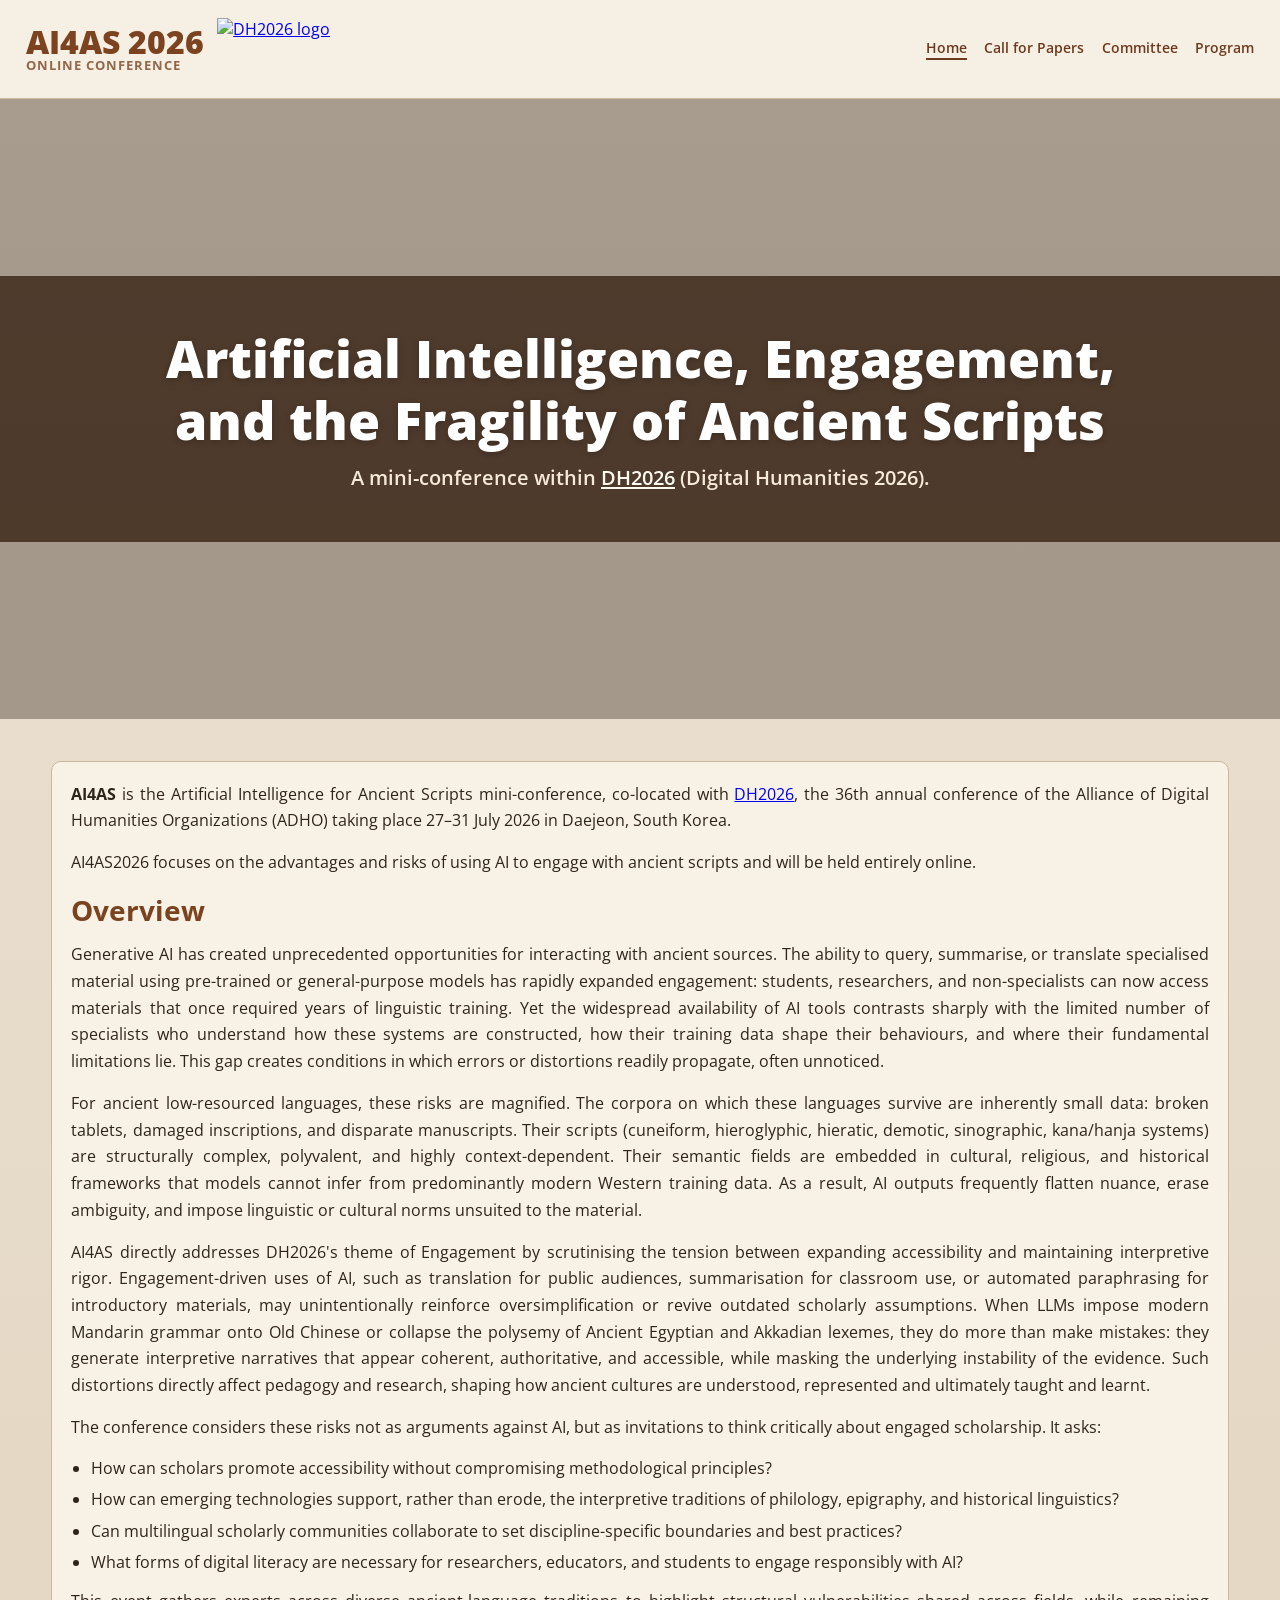
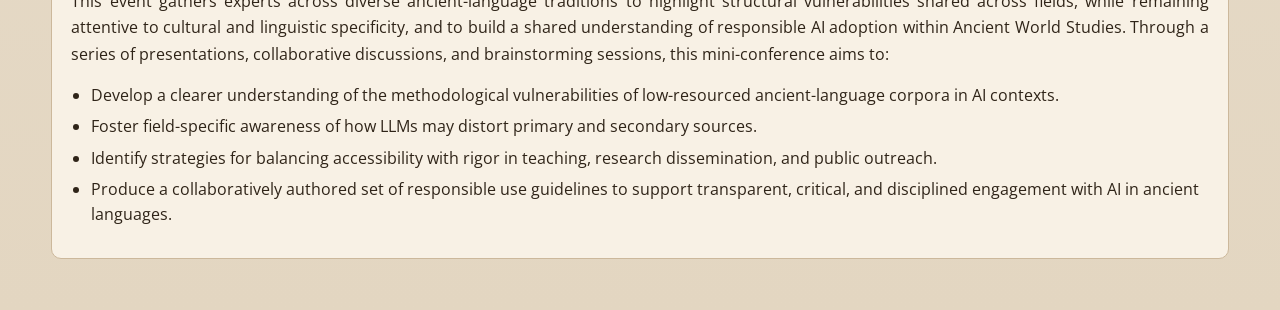
==== index.html @ 1b62c623 "Update index.html" ====
<!doctype html>
<html lang="en">
  <head>
    <meta charset="UTF-8" />
    <meta name="viewport" content="width=device-width, initial-scale=1.0" />
    <title>Home | AI4AS 2026</title>
    <link rel="preconnect" href="https://fonts.googleapis.com" />
    <link rel="preconnect" href="https://fonts.gstatic.com" crossorigin />
    <link
      href="https://fonts.googleapis.com/css2?family=Open+Sans:wght@400;600;700;800&display=swap"
      rel="stylesheet"
    />
    <link rel="stylesheet" href="styles.css" />
  </head>
  <body>
    <header class="topbar">
      <div class="topbar-inner">
        <div class="brand-group">
          <a class="brand" href="index.html">
            <span class="brand-main">AI4AS 2026</span>
            <span class="brand-sub">Online Conference</span>
          </a>
          <a
            class="dh2026-logo-link"
            href="https://dh2026.adho.org/"
            target="_blank"
            rel="noopener noreferrer"
          >
            <img
              class="dh2026-logo"
              src="https://dh2026.adho.org/wp-content/uploads/2025/07/DH2026_logo_H_color.png"
              alt="DH2026 logo"
            />
          </a>
        </div>

        <nav class="menu" aria-label="Main navigation">
          <a class="active" href="index.html">Home</a>
          <a href="call-for-papers.html">Call for Papers</a>
          <a href="committee.html">Committee</a>
          <a href="program.html">Program</a>
        </nav>
      </div>
    </header>

    <section class="hero" aria-label="Conference intro">
      <div class="hero-band">
        <h1>Artificial Intelligence, Engagement, and the Fragility of Ancient Scripts</h1>
        <p class="hero-subtitle">
          A mini-conference within
          <a href="https://dh2026.adho.org/" target="_blank" rel="noopener noreferrer">DH2026</a>
          (Digital Humanities 2026).
        </p>
      </div>
    </section>

    <main>
      <section class="intro panel cfp home-overview" aria-labelledby="home-overview-title">
        <p>
          <b>AI4AS</b> is the Artificial Intelligence for Ancient Scripts mini-conference, co-located with <a href="https://dh2026.adho.org/">DH2026</a>, the 36th annual conference of the Alliance of Digital Humanities Organizations (ADHO) taking place 27–31 July 2026 in Daejeon, South Korea.
        </p>
        <p>
          AI4AS2026 focuses on the advantages and risks of using AI to engage with ancient scripts and will be held entirely online.
        </p>
        
        <h2 id="home-overview-title">Overview</h2>
        <p>
          Generative AI has created unprecedented opportunities for interacting with ancient
          sources. The ability to query, summarise, or translate specialised material using
          pre-trained or general-purpose models has rapidly expanded engagement: students,
          researchers, and non-specialists can now access materials that once required years of
          linguistic training. Yet the widespread availability of AI tools contrasts sharply with
          the limited number of specialists who understand how these systems are constructed, how
          their training data shape their behaviours, and where their fundamental limitations lie.
          This gap creates conditions in which errors or distortions readily propagate, often
          unnoticed.
        </p>
        <p>
          For ancient low-resourced languages, these risks are magnified. The corpora on which
          these languages survive are inherently small data: broken tablets, damaged inscriptions,
          and disparate manuscripts. Their scripts (cuneiform, hieroglyphic, hieratic, demotic,
          sinographic, kana/hanja systems) are structurally complex, polyvalent, and highly
          context-dependent. Their semantic fields are embedded in cultural, religious, and
          historical frameworks that models cannot infer from predominantly modern Western training
          data. As a result, AI outputs frequently flatten nuance, erase ambiguity, and impose
          linguistic or cultural norms unsuited to the material.
        </p>
        <p>
          AI4AS directly addresses DH2026's theme of Engagement by scrutinising the tension between
          expanding accessibility and maintaining interpretive rigor. Engagement-driven uses of AI,
          such as translation for public audiences, summarisation for classroom use, or automated
          paraphrasing for introductory materials, may unintentionally reinforce oversimplification
          or revive outdated scholarly assumptions. When LLMs impose modern Mandarin grammar onto
          Old Chinese or collapse the polysemy of Ancient Egyptian and Akkadian lexemes, they do
          more than make mistakes: they generate interpretive narratives that appear coherent,
          authoritative, and accessible, while masking the underlying instability of the evidence.
          Such distortions directly affect pedagogy and research, shaping how ancient cultures are
          understood, represented and ultimately taught and learnt.
        </p>
        <p>
          The conference considers these risks not as arguments against AI, but as invitations to
          think critically about engaged scholarship. It asks:
        </p>
        <ul>
          <li>How can scholars promote accessibility without compromising methodological principles?</li>
          <li>
            How can emerging technologies support, rather than erode, the interpretive traditions
            of philology, epigraphy, and historical linguistics?
          </li>
          <li>
            Can multilingual scholarly communities collaborate to set discipline-specific boundaries
            and best practices?
          </li>
          <li>
            What forms of digital literacy are necessary for researchers, educators, and students
            to engage responsibly with AI?
          </li>
        </ul>
        <p>
          This event gathers experts across diverse ancient-language traditions to highlight
          structural vulnerabilities shared across fields, while remaining attentive to cultural and
          linguistic specificity, and to build a shared understanding of responsible AI adoption
          within Ancient World Studies. Through a series of presentations, collaborative
          discussions, and brainstorming sessions, this mini-conference aims to:
        </p>
        <ul>
          <li>
            Develop a clearer understanding of the methodological vulnerabilities of low-resourced
            ancient-language corpora in AI contexts.
          </li>
          <li>Foster field-specific awareness of how LLMs may distort primary and secondary sources.</li>
          <li>
            Identify strategies for balancing accessibility with rigor in teaching, research
            dissemination, and public outreach.
          </li>
          <li>
            Produce a collaboratively authored set of responsible use guidelines to support
            transparent, critical, and disciplined engagement with AI in ancient languages.
          </li>
        </ul>
      </section>
    </main>
  </body>
</html>
---- styles.css ----
:root {
  --page-bg: #e9dfcf;
  --surface: #f8f1e5;
  --ink: #2f2418;
  --link: #6c3b1f;
  --line: #ccb89b;
  --band: rgba(57, 35, 21, 0.8);
}

* {
  box-sizing: border-box;
}

html {
  scroll-behavior: smooth;
}

body {
  margin: 0;
  background: linear-gradient(180deg, #efe5d4 0%, var(--page-bg) 28%, #e3d6c1 100%);
  color: var(--ink);
  font-family: "Open Sans", sans-serif;
}

.topbar {
  background: #f6efe4;
  border-bottom: 1px solid var(--line);
}

.topbar-inner {
  width: min(1280px, 96vw);
  margin: 0 auto;
  min-height: 98px;
  display: flex;
  align-items: center;
  justify-content: space-between;
  gap: 0.9rem;
}

.brand-group {
  display: inline-flex;
  align-items: center;
  gap: 0.85rem;
}

.brand {
  text-decoration: none;
  display: inline-flex;
  flex-direction: column;
  line-height: 1.05;
}

.brand-main {
  font-size: 2rem;
  font-weight: 800;
  color: #7c4320;
}

.brand-sub {
  font-size: 0.82rem;
  font-weight: 700;
  color: #92684a;
  text-transform: uppercase;
  letter-spacing: 0.08em;
}

.dh2026-logo-link {
  display: inline-flex;
  align-items: center;
  flex: 0 0 auto;
}

.dh2026-logo {
  height: 62px;
  width: auto;
  display: block;
}

.menu {
  display: flex;
  flex-wrap: wrap;
  justify-content: flex-end;
  gap: 1.1rem;
}

.menu a {
  color: var(--link);
  text-decoration: none;
  font-size: 0.9rem;
  font-weight: 600;
  border-bottom: 2px solid transparent;
  padding-bottom: 0.12rem;
}

.menu a.active {
  border-bottom-color: var(--link);
}

.hero {
  min-height: clamp(430px, 52vw, 620px);
  background-image: linear-gradient(rgba(40, 27, 16, 0.36), rgba(40, 27, 16, 0.36)),
    url("https://images.unsplash.com/photo-1455390582262-044cdead277a?auto=format&fit=crop&w=2100&q=80");
  background-size: cover;
  background-position: center 45%;
  display: grid;
  align-items: center;
}

.hero-band {
  background: var(--band);
  padding: clamp(2rem, 4vw, 3.3rem) 1rem;
}

.hero-band h1 {
  margin: 0 auto;
  width: min(1200px, 92vw);
  color: #fff;
  text-align: center;
  text-wrap: balance;
  font-size: clamp(2rem, 4.1vw, 4.4rem);
  line-height: 1.17;
  font-weight: 800;
  text-shadow: 0 2px 6px rgba(0, 0, 0, 0.22);
}

.hero-subtitle {
  margin: 0.8rem auto 0;
  width: min(1200px, 92vw);
  text-align: center;
  color: #f8ead8;
  font-size: clamp(1rem, 1.6vw, 1.45rem);
  font-weight: 600;
}

.hero-subtitle a {
  color: #fffaf0;
}

main {
  width: min(1280px, 92vw);
  margin: 2.6rem auto 3.2rem;
  display: grid;
  gap: 1.15rem;
}

.panel {
  background: var(--surface);
  border: 1px solid var(--line);
  border-radius: 10px;
  padding: 1.2rem;
}

h2 {
  margin: 0 0 0.75rem;
  font-size: clamp(1.35rem, 2.2vw, 2.4rem);
  color: #7a4320;
}

.intro p {
  margin: 0;
  max-width: 90ch;
  line-height: 1.58;
  font-size: 1.03rem;
}

.cfp p {
  margin: 0 0 0.95rem;
  line-height: 1.62;
}

.home-overview p {
  max-width: none;
  text-align: justify;
}

.cfp h3 {
  margin: 1.3rem 0 0.55rem;
  font-size: 1.18rem;
  color: #6d3a1f;
}

.cfp ul,
.cfp ol {
  margin: 0 0 0.8rem;
  padding-left: 1.25rem;
}

.cfp li {
  margin-bottom: 0.45rem;
  line-height: 1.52;
}

.references {
  font-size: 0.92rem;
  color: #4c3a2a;
}

.committee-intro {
  margin: 0 0 1rem;
  line-height: 1.55;
}

.committee-grid {
  display: grid;
  grid-template-columns: repeat(2, minmax(0, 1fr));
  gap: 0.9rem;
}

.member {
  border: 1px solid #d6c3a8;
  border-radius: 8px;
  padding: 0.9rem;
  background: #fdf8ef;
}

.member h3 {
  margin: 0 0 0.3rem;
  font-size: 1.1rem;
  color: #6e3d22;
}

.member-affiliation {
  margin: 0 0 0.45rem;
  font-size: 0.92rem;
  font-weight: 700;
  color: #76563d;
}

.member p {
  margin: 0 0 0.45rem;
  line-height: 1.5;
}

.member a {
  color: #6c3b1f;
}

.rows {
  display: grid;
  gap: 0.7rem;
}

.row {
  display: grid;
  grid-template-columns: minmax(180px, 1fr) minmax(160px, 1fr);
  gap: 0.75rem;
  align-items: center;
}

.label {
  font-size: 0.98rem;
  color: #4a3828;
}

.value {
  height: 2.2rem;
  border: 1px dashed #bda588;
  border-radius: 6px;
  background: #fffaf2;
}

.value-text {
  font-size: 0.95rem;
  color: #4a3828;
  line-height: 1.4;
}

.program-agenda {
  background: var(--surface);
  border-color: var(--line);
  padding: 2rem 2.25rem;
}

.program-agenda h2 {
  margin-bottom: 1.4rem;
}

.agenda-item {
  margin: 0;
  padding: 1.15rem 0;
}

.agenda-item + .agenda-item {
  border-top: 1px solid #d8c4a8;
}

.agenda-time {
  margin: 0 0 0.35rem;
  font-size: clamp(0.95rem, 1.2vw, 1.08rem);
  font-weight: 800;
  color: #2f2418;
}

.agenda-title {
  margin: 0;
  font-size: clamp(1.02rem, 1.35vw, 1.22rem);
  line-height: 1.34;
  color: #3f2d1d;
}

.agenda-tag {
  font-weight: 800;
  letter-spacing: 0.02em;
  color: #7a4320;
}

.agenda-detail {
  margin: 0.75rem 0 0;
  font-size: clamp(0.96rem, 1.15vw, 1.05rem);
  color: #4a3828;
  line-height: 1.42;
}

@media (max-width: 980px) {
  .topbar-inner {
    align-items: flex-start;
    padding: 1rem 0;
    min-height: auto;
    flex-direction: column;
  }

  .brand-group {
    gap: 0.7rem;
  }

  .dh2026-logo {
    height: 54px;
  }

  .menu {
    justify-content: flex-start;
    gap: 0.8rem 1rem;
  }
}

@media (max-width: 700px) {
  .brand-main {
    font-size: 1.52rem;
  }

  .menu a {
    font-size: 0.98rem;
  }

  .hero {
    min-height: 360px;
  }

  .row {
    grid-template-columns: 1fr;
  }

  .committee-grid {
    grid-template-columns: 1fr;
  }

  .program-agenda {
    padding: 1.2rem 1rem;
  }

  .agenda-detail {
    margin-top: 0.5rem;
  }
}
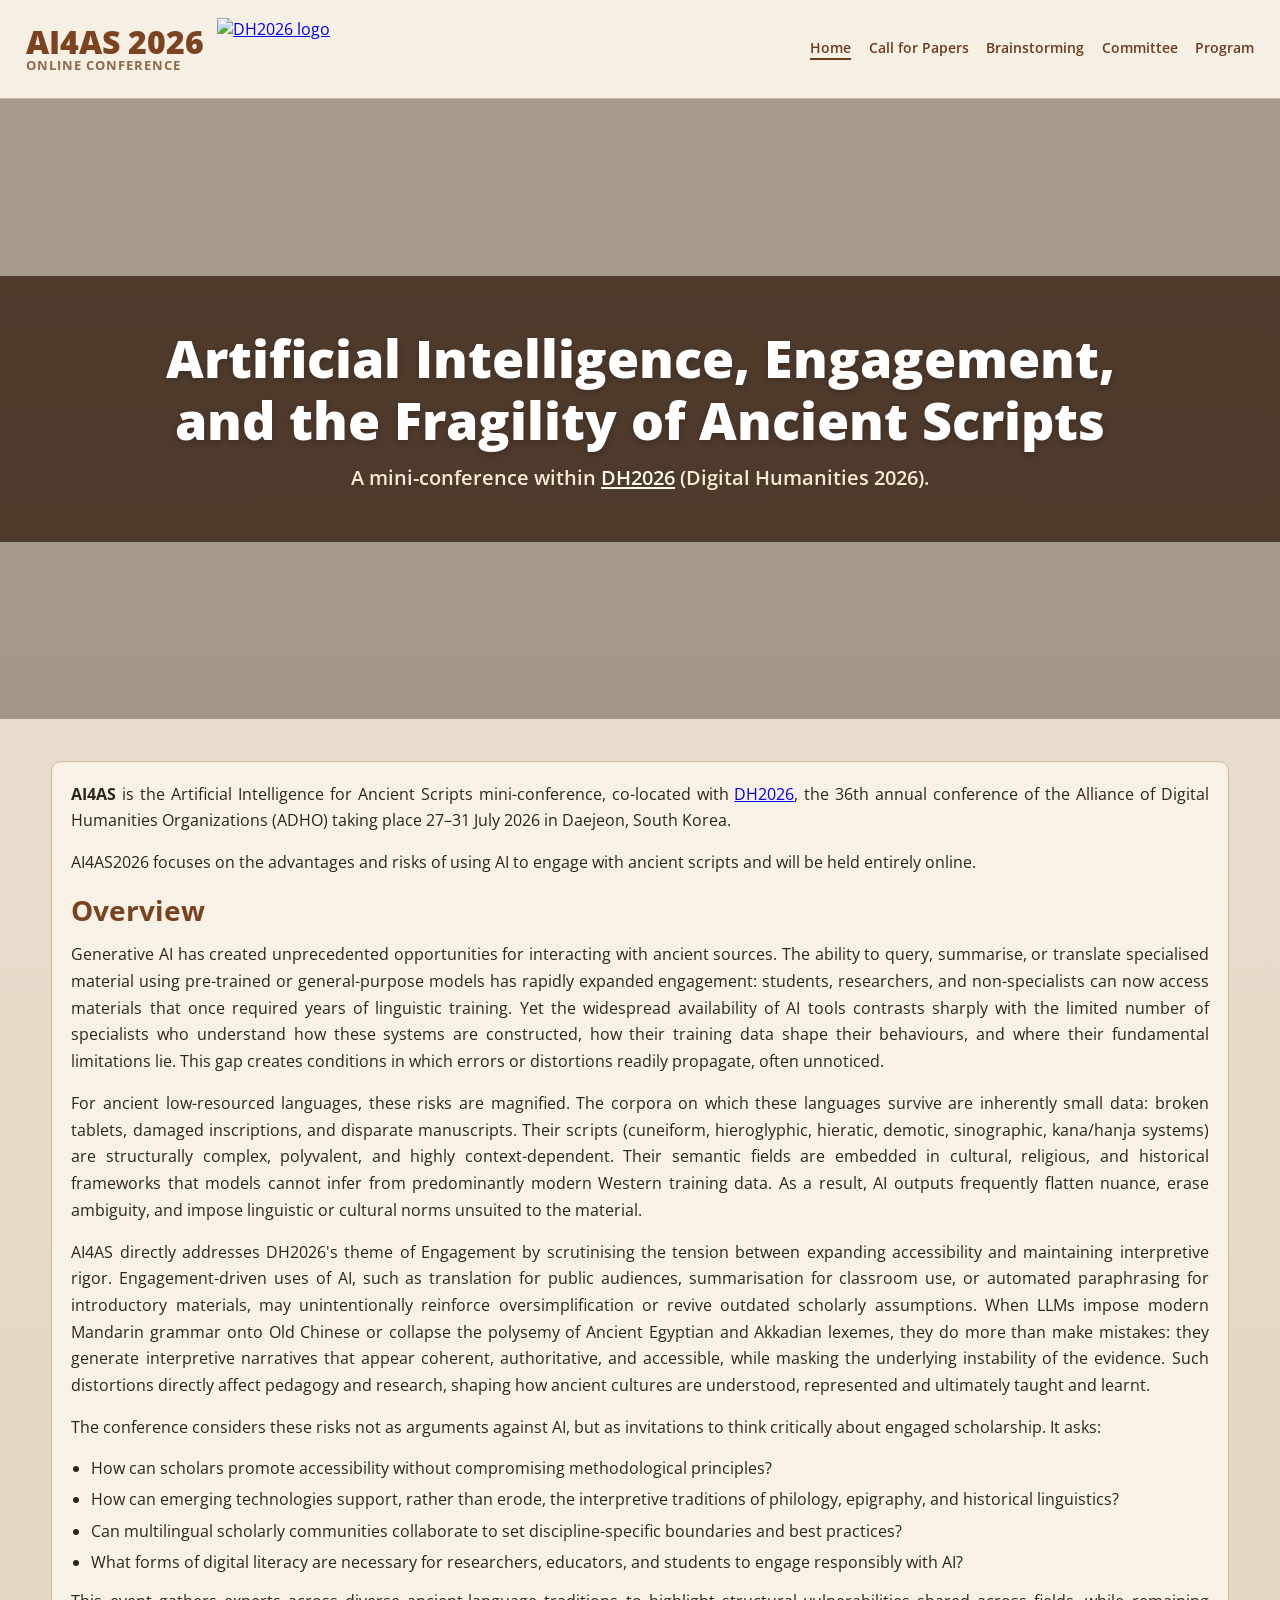
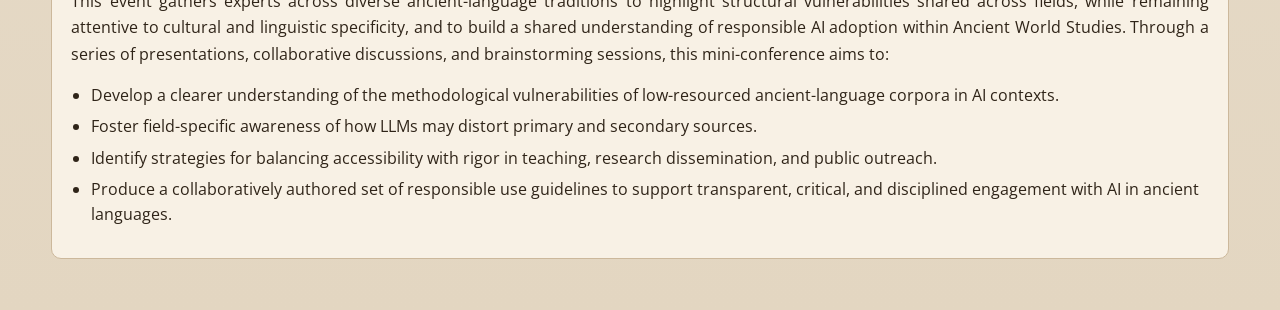
==== commit cf91500e: "updated" ====
--- a/index.html
+++ b/index.html
@@ -37,6 +37,7 @@
         <nav class="menu" aria-label="Main navigation">
           <a class="active" href="index.html">Home</a>
           <a href="call-for-papers.html">Call for Papers</a>
+          <a href="brainstorming.html">Brainstorming</a>
           <a href="committee.html">Committee</a>
           <a href="program.html">Program</a>
         </nav>
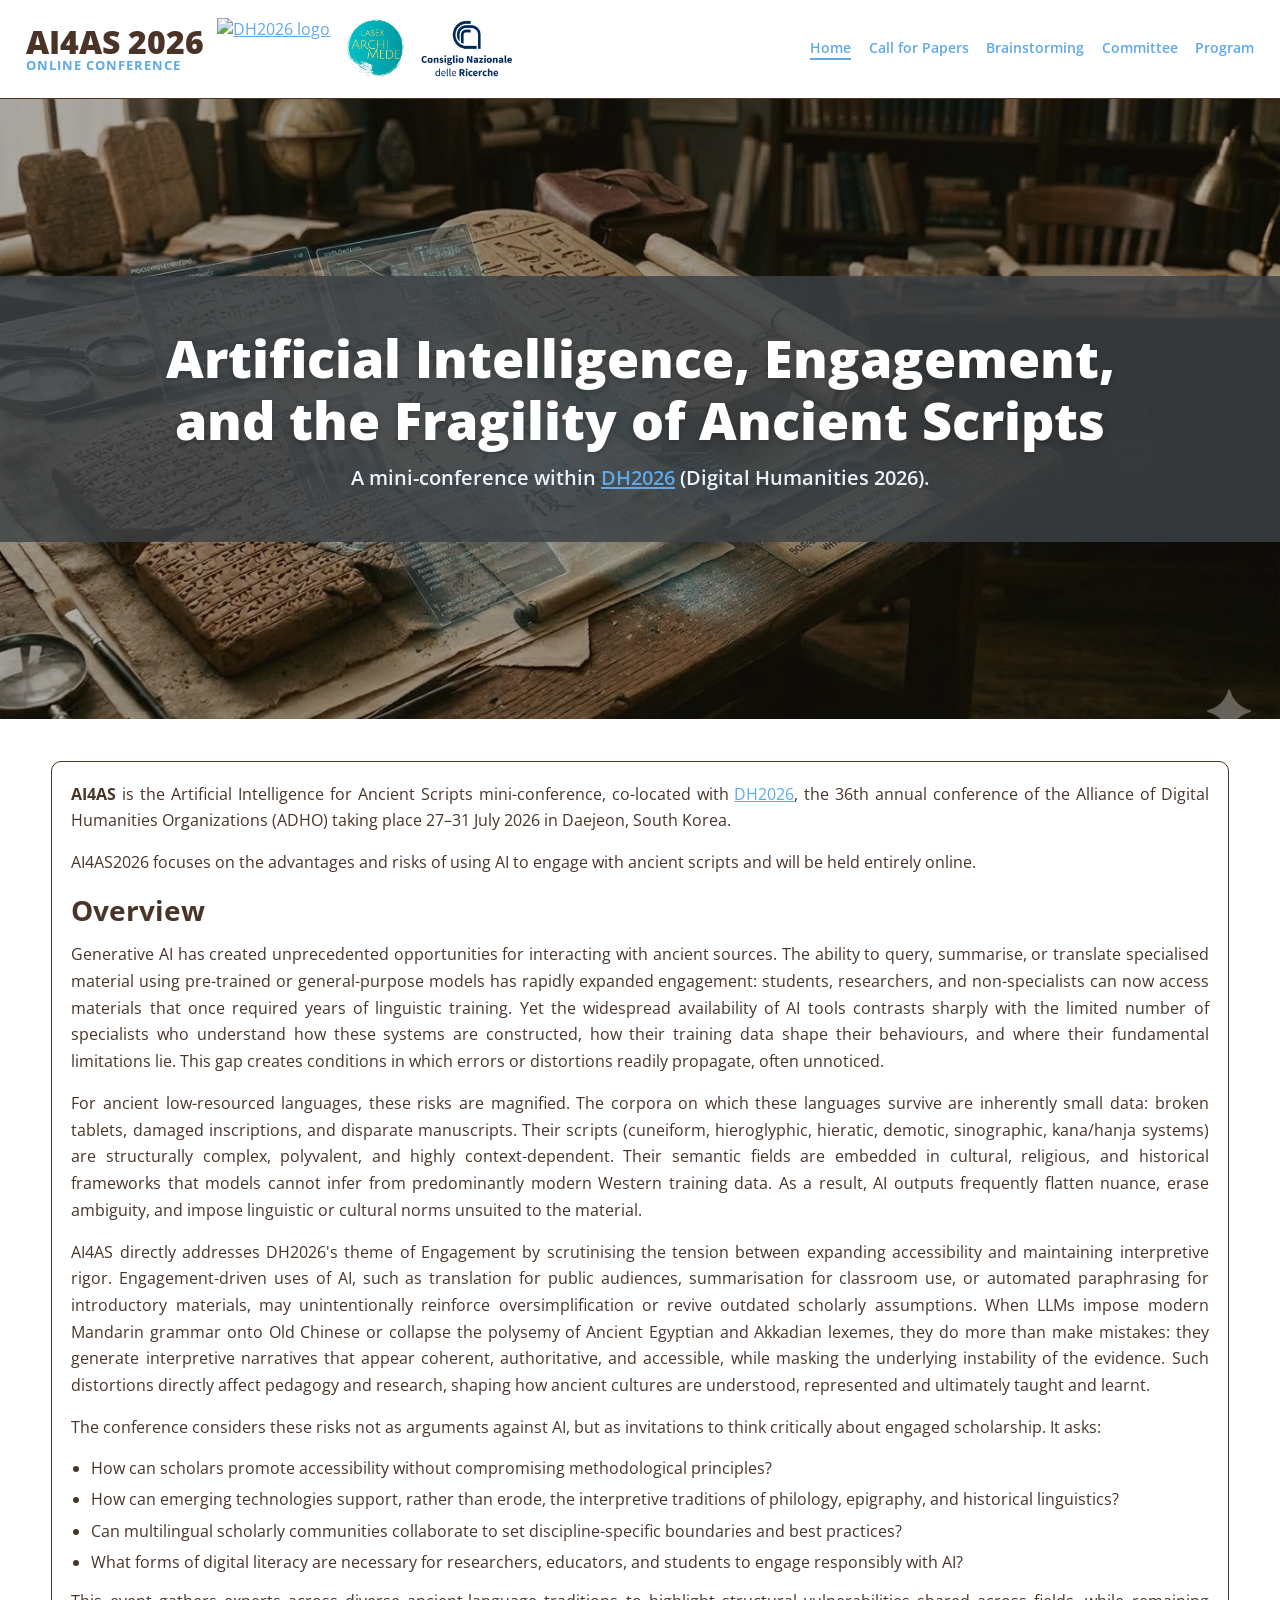
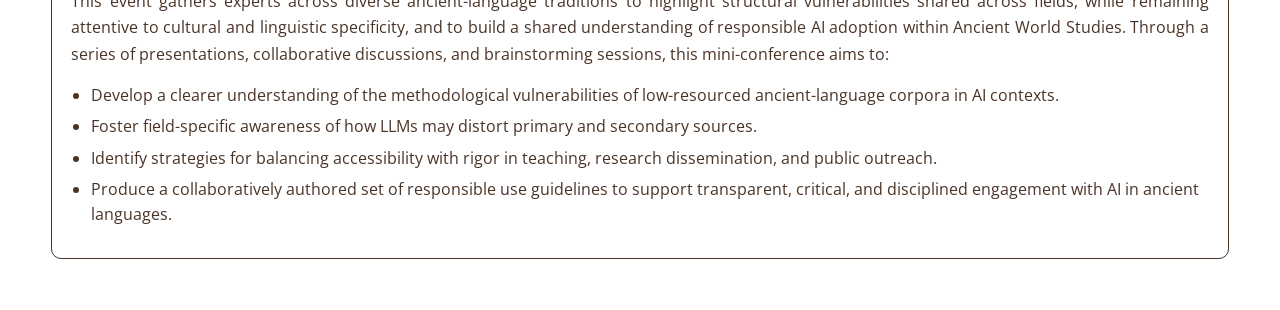
==== commit ec3f2444: "added logo" ====
--- a/index.html
+++ b/index.html
@@ -32,6 +32,8 @@
               alt="DH2026 logo"
             />
           </a>
+          <img class="labex-logo" src="images/labex.jpg" alt="Labex logo" />
+          <img class="cnr-logo" src="images/cnr.png" alt="CNR logo" />
         </div>
 
         <nav class="menu" aria-label="Main navigation">
--- a/styles.css
+++ b/styles.css
@@ -1,10 +1,15 @@
 :root {
-  --page-bg: #e9dfcf;
-  --surface: #f8f1e5;
-  --ink: #2f2418;
-  --link: #6c3b1f;
-  --line: #ccb89b;
-  --band: rgba(57, 35, 21, 0.8);
+  --holo-blue: #5da9e9;
+  --ancient-clay: #4a3427;
+  --aged-parchment: #5da9e9;
+  --study-wood: #4a3427;
+  --slate-gray: #3c4146;
+  --page-bg: var(--aged-parchment);
+  --surface: #ffffff;
+  --ink: var(--study-wood);
+  --link: var(--holo-blue);
+  --line: var(--ancient-clay);
+  --band: rgba(60, 65, 70, 0.82);
 }
 
 * {
@@ -17,13 +22,13 @@
 
 body {
   margin: 0;
-  background: linear-gradient(180deg, #efe5d4 0%, var(--page-bg) 28%, #e3d6c1 100%);
+  background: #ffffff;
   color: var(--ink);
   font-family: "Open Sans", sans-serif;
 }
 
 .topbar {
-  background: #f6efe4;
+  background: #ffffff;
   border-bottom: 1px solid var(--line);
 }
 
@@ -53,13 +58,13 @@
 .brand-main {
   font-size: 2rem;
   font-weight: 800;
-  color: #7c4320;
+  color: var(--study-wood);
 }
 
 .brand-sub {
   font-size: 0.82rem;
   font-weight: 700;
-  color: #92684a;
+  color: var(--holo-blue);
   text-transform: uppercase;
   letter-spacing: 0.08em;
 }
@@ -71,6 +76,19 @@
 }
 
 .dh2026-logo {
+  height: 62px;
+  width: auto;
+  display: block;
+}
+
+.labex-logo {
+  height: 62px;
+  width: auto;
+  display: block;
+  border-radius: 4px;
+}
+
+.cnr-logo {
   height: 62px;
   width: auto;
   display: block;
@@ -96,10 +114,19 @@
   border-bottom-color: var(--link);
 }
 
+a,
+a:visited {
+  color: #5da9e9;
+}
+
+a:hover {
+  color: #5da9e9;
+}
+
 .hero {
   min-height: clamp(430px, 52vw, 620px);
   background-image: linear-gradient(rgba(40, 27, 16, 0.36), rgba(40, 27, 16, 0.36)),
-    url("https://images.unsplash.com/photo-1455390582262-044cdead277a?auto=format&fit=crop&w=2100&q=80");
+    url("images/bg.png");
   background-size: cover;
   background-position: center 45%;
   display: grid;
@@ -114,7 +141,7 @@
 .hero-band h1 {
   margin: 0 auto;
   width: min(1200px, 92vw);
-  color: #fff;
+  color: #ffffff;
   text-align: center;
   text-wrap: balance;
   font-size: clamp(2rem, 4.1vw, 4.4rem);
@@ -127,13 +154,13 @@
   margin: 0.8rem auto 0;
   width: min(1200px, 92vw);
   text-align: center;
-  color: #f8ead8;
+  color: #e8f3fc;
   font-size: clamp(1rem, 1.6vw, 1.45rem);
   font-weight: 600;
 }
 
 .hero-subtitle a {
-  color: #fffaf0;
+  color: var(--holo-blue);
 }
 
 main {
@@ -153,7 +180,7 @@
 h2 {
   margin: 0 0 0.75rem;
   font-size: clamp(1.35rem, 2.2vw, 2.4rem);
-  color: #7a4320;
+  color: var(--study-wood);
 }
 
 .intro p {
@@ -176,7 +203,7 @@
 .cfp h3 {
   margin: 1.3rem 0 0.55rem;
   font-size: 1.18rem;
-  color: #6d3a1f;
+  color: var(--ancient-clay);
 }
 
 .cfp ul,
@@ -192,7 +219,7 @@
 
 .references {
   font-size: 0.92rem;
-  color: #4c3a2a;
+  color: var(--slate-gray);
 }
 
 .committee-intro {
@@ -207,23 +234,23 @@
 }
 
 .member {
-  border: 1px solid #d6c3a8;
+  border: 1px solid var(--line);
   border-radius: 8px;
   padding: 0.9rem;
-  background: #fdf8ef;
+  background: #ffffff;
 }
 
 .member h3 {
   margin: 0 0 0.3rem;
   font-size: 1.1rem;
-  color: #6e3d22;
+  color: var(--study-wood);
 }
 
 .member-affiliation {
   margin: 0 0 0.45rem;
   font-size: 0.92rem;
   font-weight: 700;
-  color: #76563d;
+  color: var(--slate-gray);
 }
 
 .member p {
@@ -232,7 +259,7 @@
 }
 
 .member a {
-  color: #6c3b1f;
+  color: var(--link);
 }
 
 .rows {
@@ -249,19 +276,19 @@
 
 .label {
   font-size: 0.98rem;
-  color: #4a3828;
+  color: var(--study-wood);
 }
 
 .value {
   height: 2.2rem;
-  border: 1px dashed #bda588;
+  border: 1px dashed var(--line);
   border-radius: 6px;
-  background: #fffaf2;
+  background: #f8ecd8;
 }
 
 .value-text {
   font-size: 0.95rem;
-  color: #4a3828;
+  color: var(--study-wood);
   line-height: 1.4;
 }
 
@@ -281,33 +308,33 @@
 }
 
 .agenda-item + .agenda-item {
-  border-top: 1px solid #d8c4a8;
+  border-top: 1px solid var(--line);
 }
 
 .agenda-time {
   margin: 0 0 0.35rem;
   font-size: clamp(0.95rem, 1.2vw, 1.08rem);
   font-weight: 800;
-  color: #2f2418;
+  color: var(--slate-gray);
 }
 
 .agenda-title {
   margin: 0;
   font-size: clamp(1.02rem, 1.35vw, 1.22rem);
   line-height: 1.34;
-  color: #3f2d1d;
+  color: var(--study-wood);
 }
 
 .agenda-tag {
   font-weight: 800;
   letter-spacing: 0.02em;
-  color: #7a4320;
+  color: var(--ancient-clay);
 }
 
 .agenda-detail {
   margin: 0.75rem 0 0;
   font-size: clamp(0.96rem, 1.15vw, 1.05rem);
-  color: #4a3828;
+  color: var(--study-wood);
   line-height: 1.42;
 }
 
@@ -327,6 +354,14 @@
     height: 54px;
   }
 
+  .labex-logo {
+    height: 54px;
+  }
+
+  .cnr-logo {
+    height: 54px;
+  }
+
   .menu {
     justify-content: flex-start;
     gap: 0.8rem 1rem;
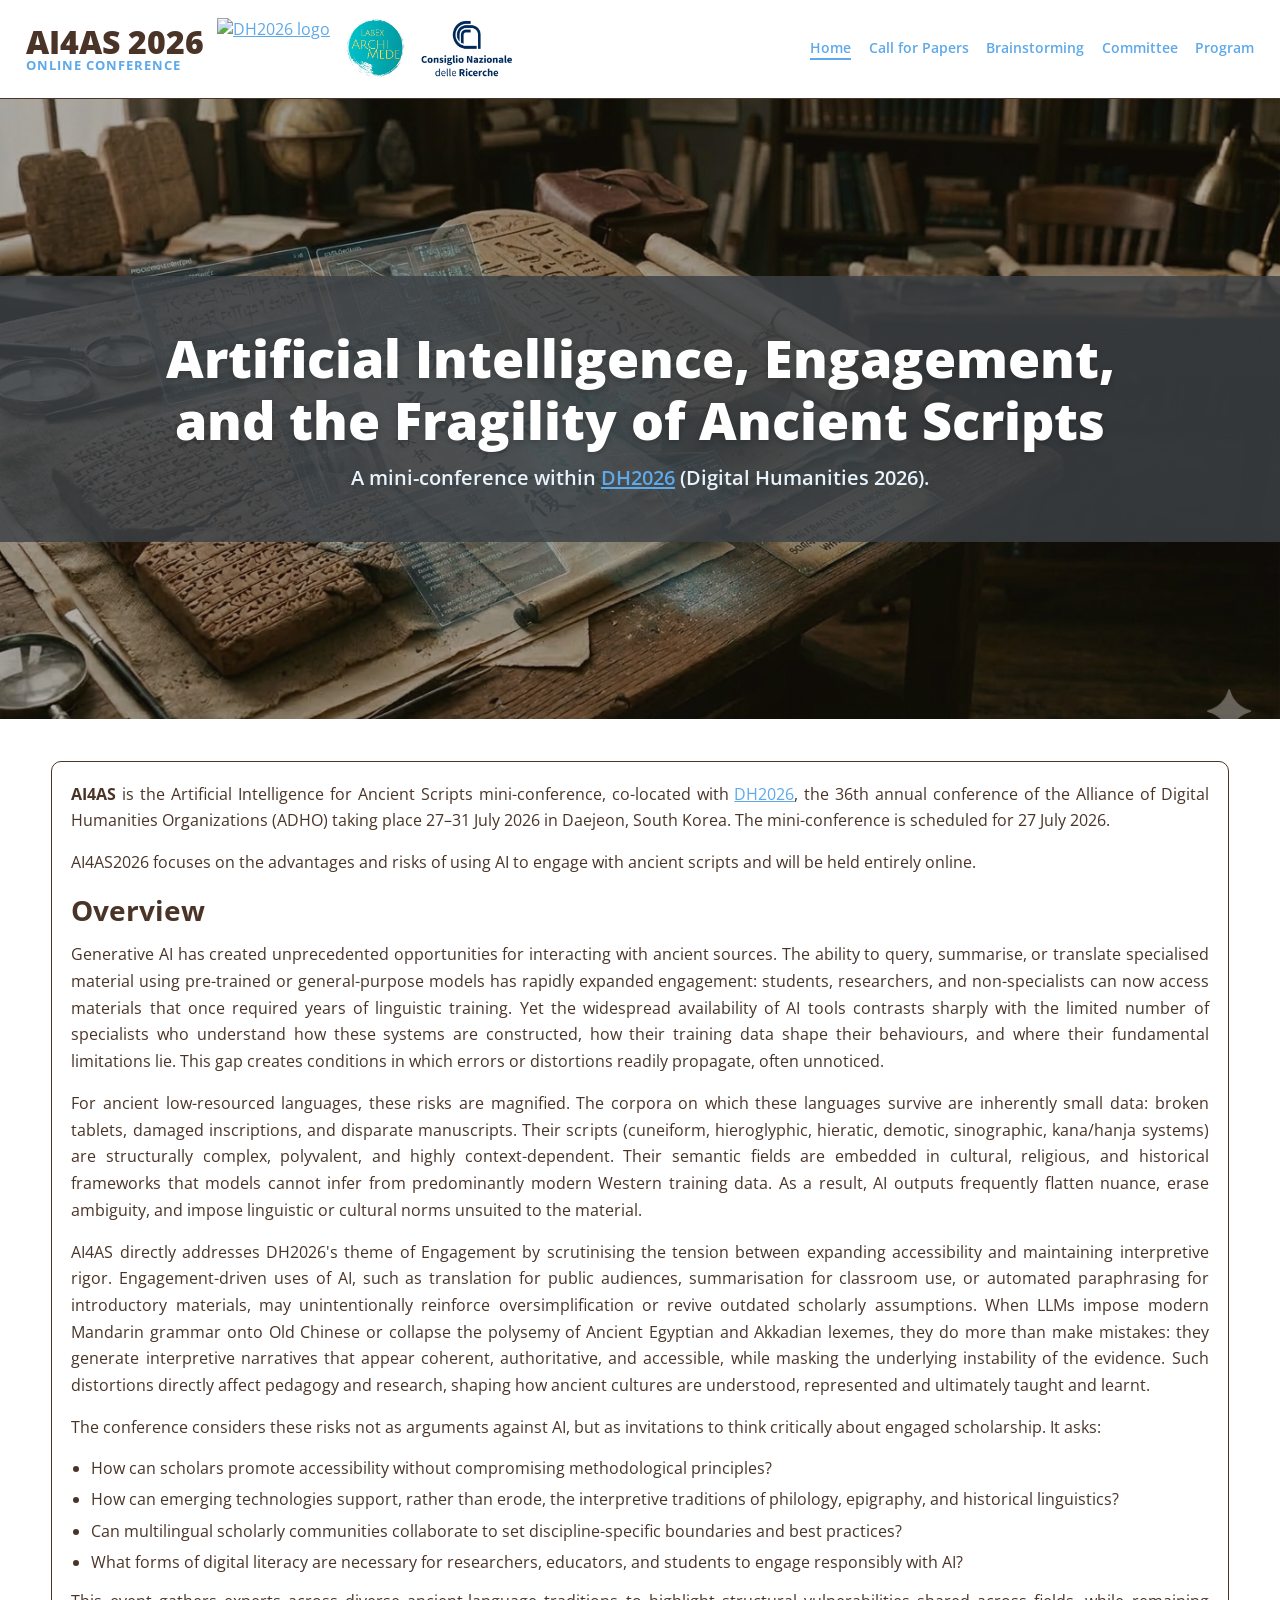
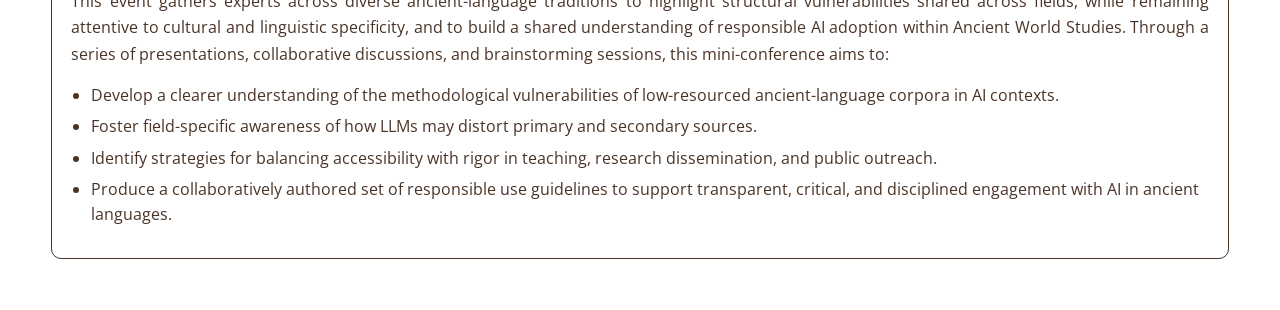
==== commit e41ff278: "Update index.html" ====
--- a/index.html
+++ b/index.html
@@ -61,6 +61,7 @@
       <section class="intro panel cfp home-overview" aria-labelledby="home-overview-title">
         <p>
           <b>AI4AS</b> is the Artificial Intelligence for Ancient Scripts mini-conference, co-located with <a href="https://dh2026.adho.org/">DH2026</a>, the 36th annual conference of the Alliance of Digital Humanities Organizations (ADHO) taking place 27–31 July 2026 in Daejeon, South Korea.
+          The mini-conference is scheduled for 27 July 2026.
         </p>
         <p>
           AI4AS2026 focuses on the advantages and risks of using AI to engage with ancient scripts and will be held entirely online.
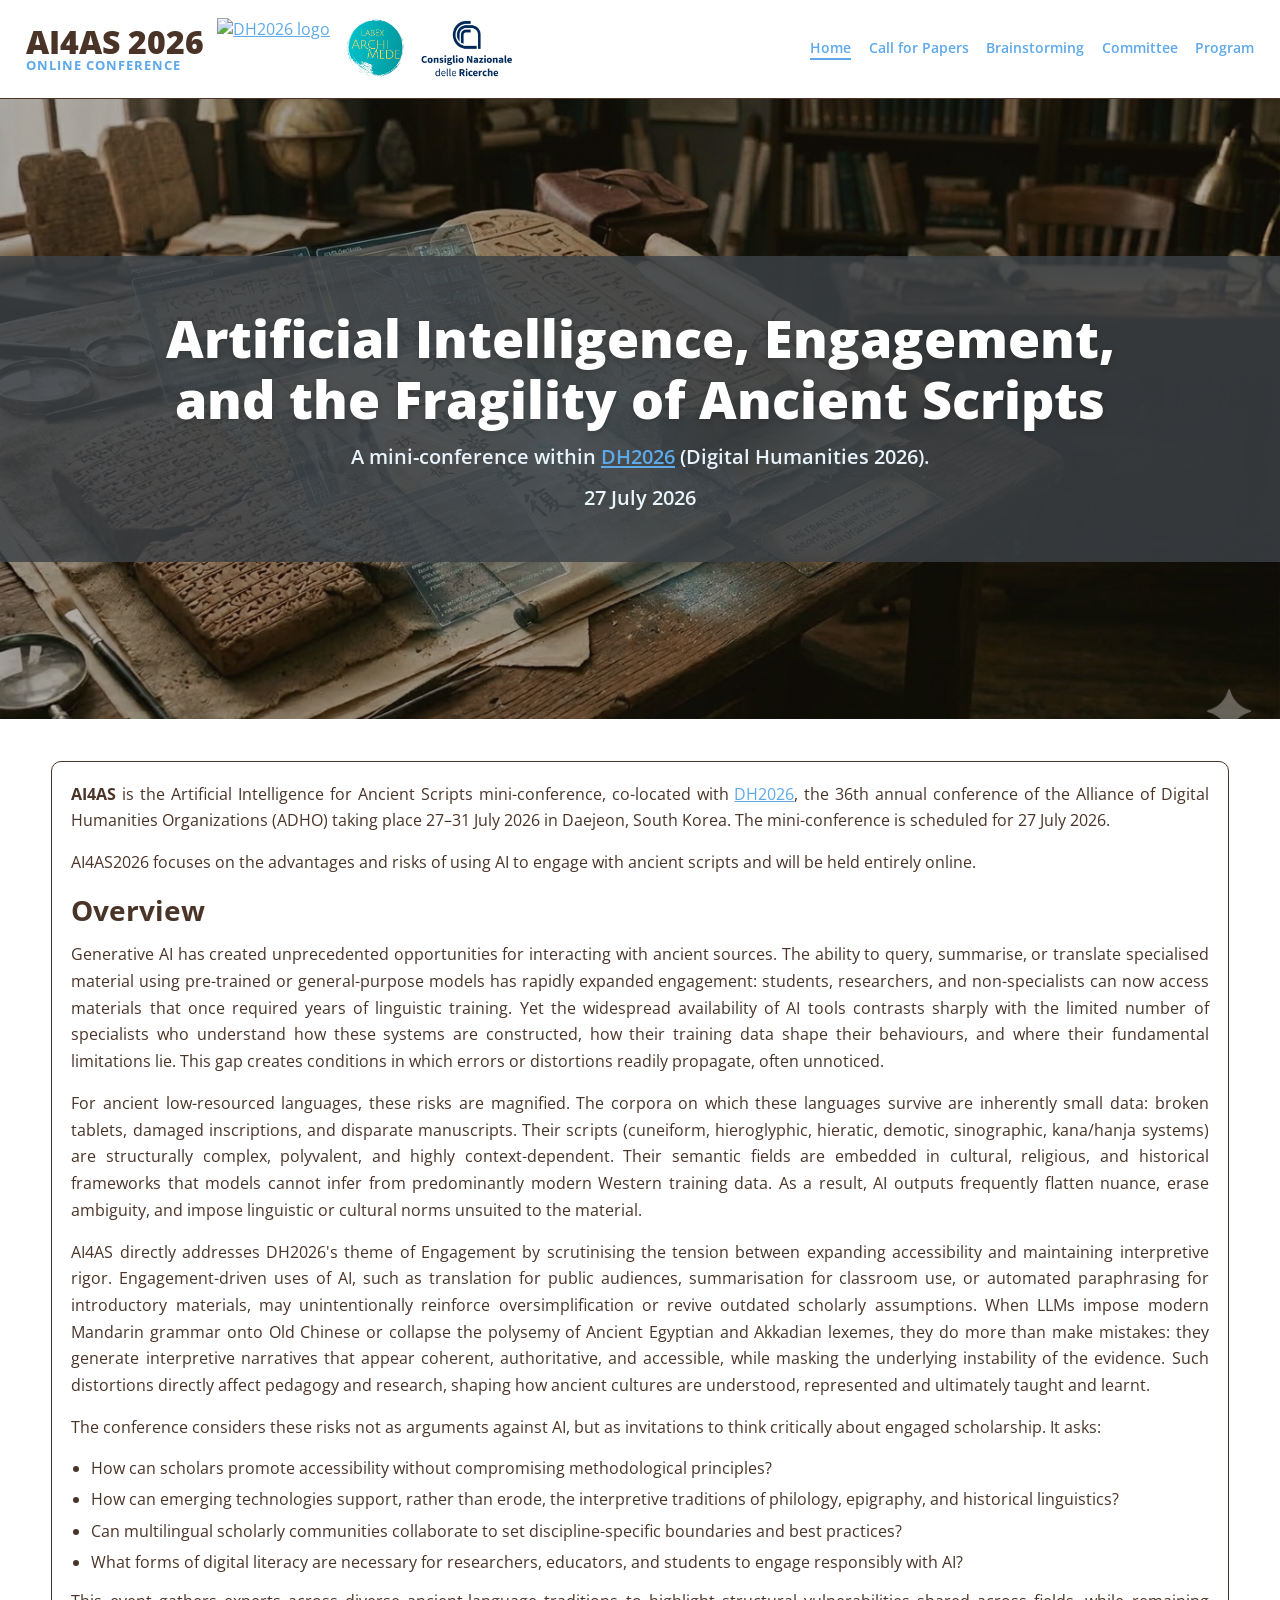
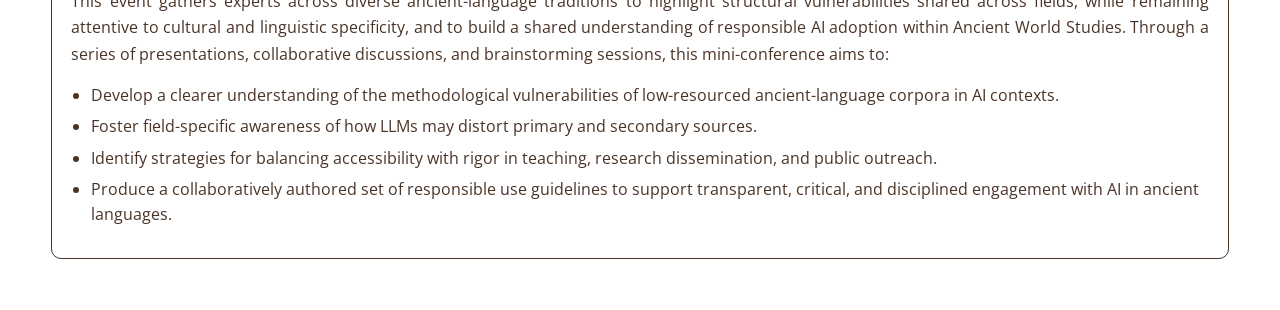
==== commit 89b16c85: "Update index.html" ====
--- a/index.html
+++ b/index.html
@@ -54,6 +54,7 @@
           <a href="https://dh2026.adho.org/" target="_blank" rel="noopener noreferrer">DH2026</a>
           (Digital Humanities 2026).
         </p>
+        <p class="hero-subtitle">27 July 2026</p>
       </div>
     </section>
 
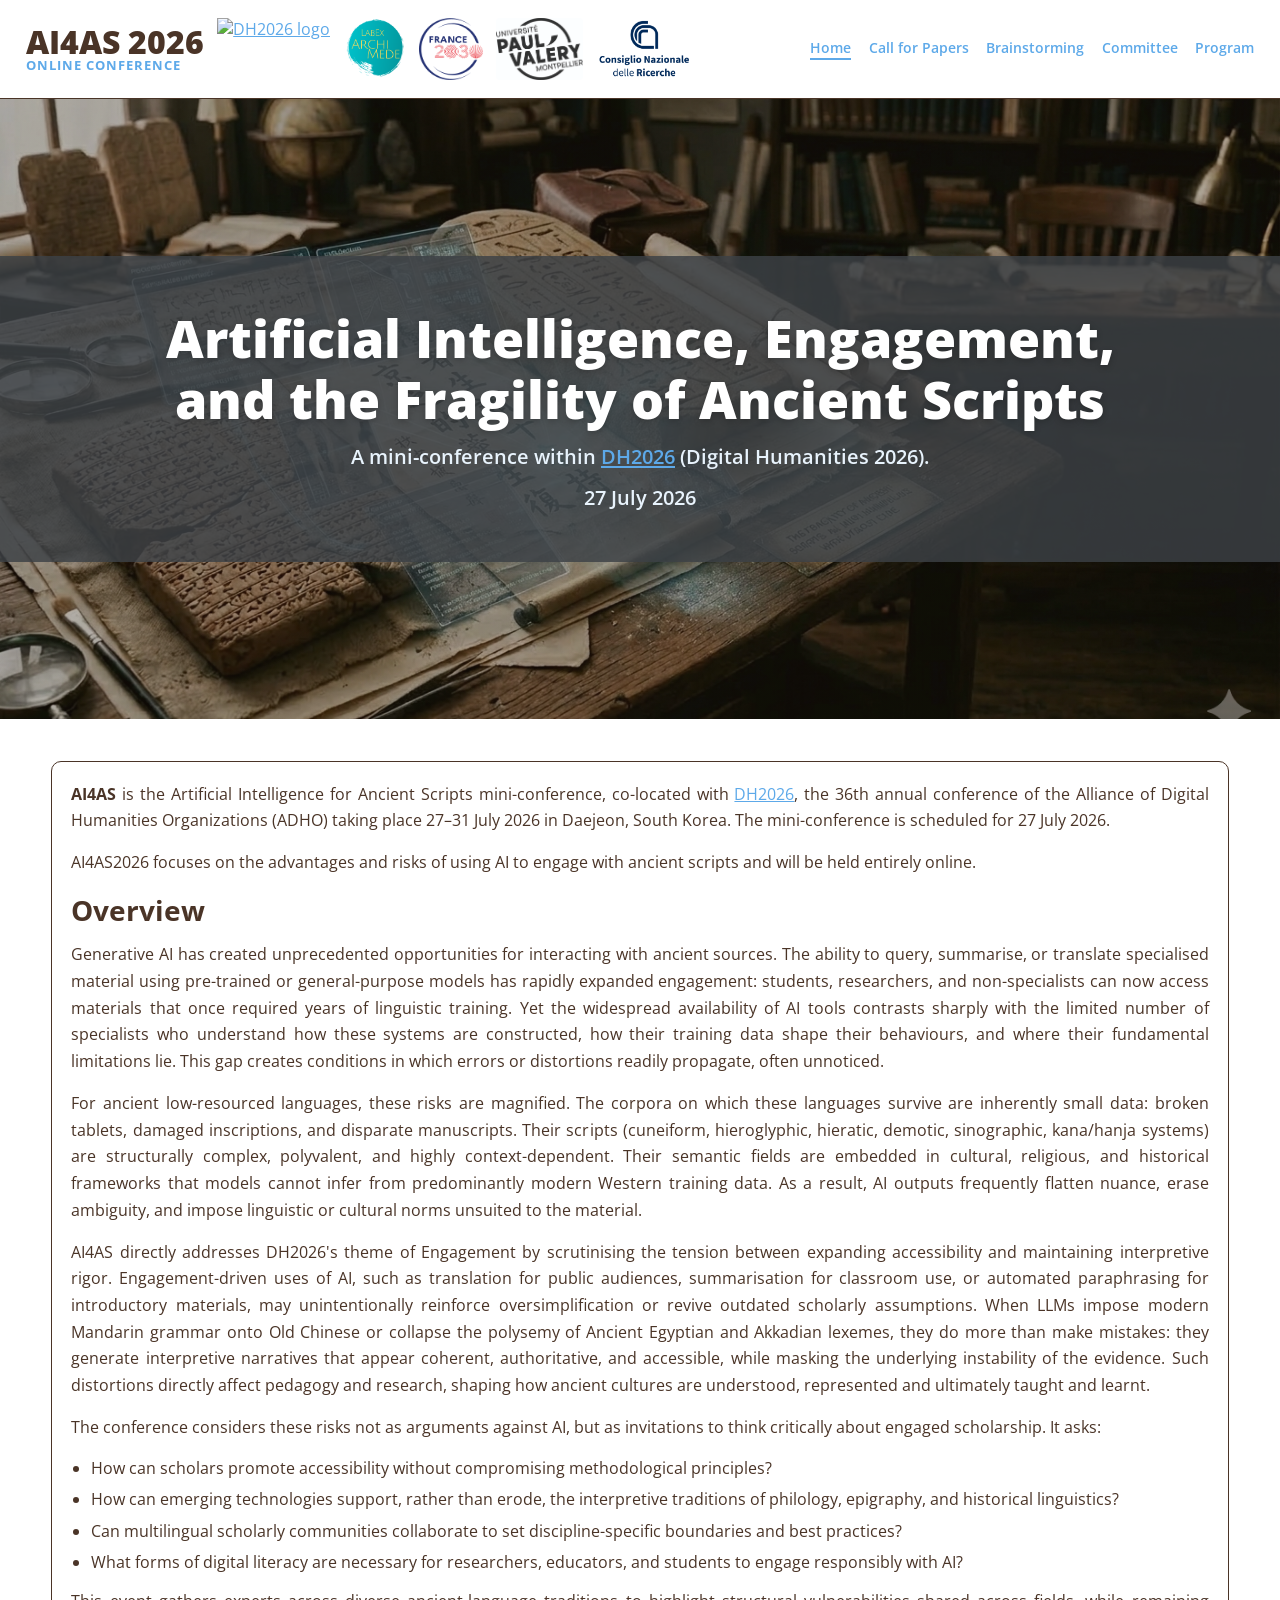
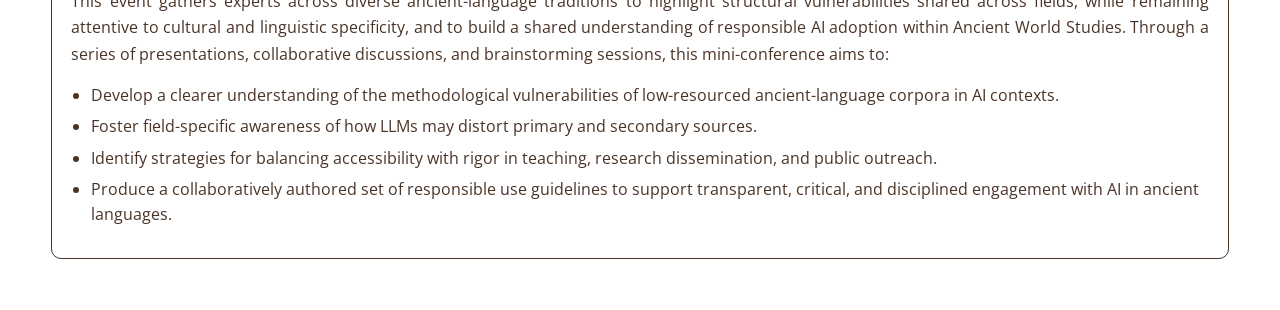
==== commit d057114f: "updated logos" ====
--- a/index.html
+++ b/index.html
@@ -32,7 +32,9 @@
               alt="DH2026 logo"
             />
           </a>
-          <img class="labex-logo" src="images/labex.jpg" alt="Labex logo" />
+          <img class="labex-logo" src="images/labex.png" alt="Labex logo" />
+          <img class="labex-logo" src="images/Logotype-rouge-bleu1.png" alt="France 2030 logo" />
+          <img class="labex-logo" src="images/UMPV.jpg" alt="UMPV logo" />
           <img class="cnr-logo" src="images/cnr.png" alt="CNR logo" />
         </div>
 
